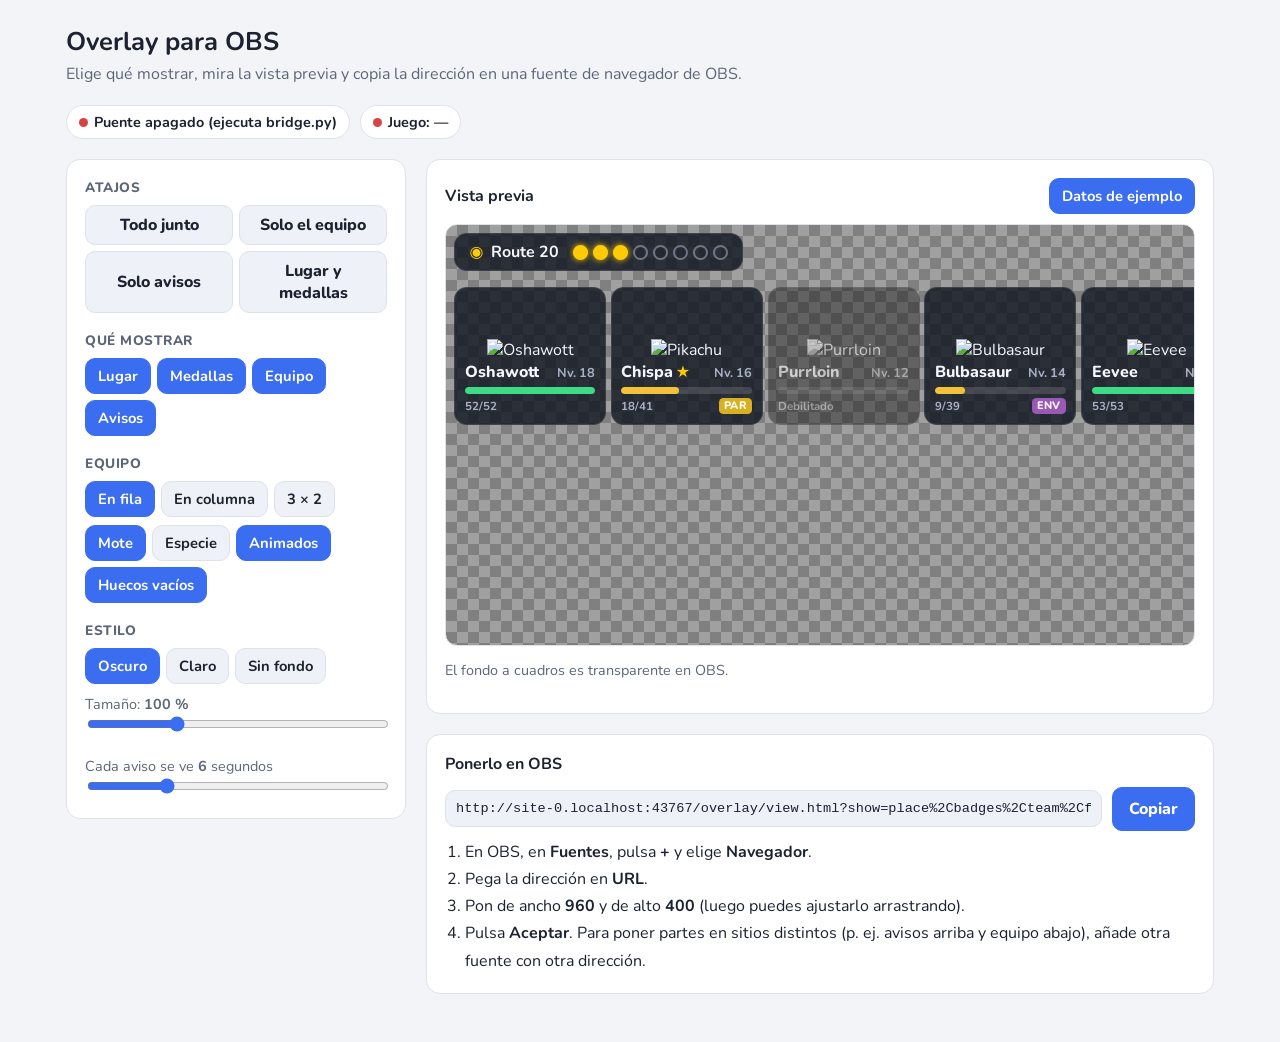
==== overlay/index.html @ ded3ba26 "Overlay de OBS servido por el puente en /overlay/ - overlay/: página de configuración (atajos, vista" ====
<!doctype html>
<html lang="es">
<head>
<meta charset="utf-8">
<meta name="viewport" content="width=device-width, initial-scale=1">
<title>Overlay para OBS</title>
<link rel="preconnect" href="https://fonts.googleapis.com">
<link href="https://fonts.googleapis.com/css2?family=Nunito:wght@600;700;800&display=swap" rel="stylesheet">
<style>
  [hidden] { display: none !important; }
  :root {
    --bg: #f3f4f8; --panel: #ffffff; --text: #1c2230; --muted: #5d6679; --line: #dfe2ea;
    --accent: #3b6df0; --accent-text: #ffffff; --ok: #1f9d55; --bad: #d64545; --chip: #eef1f8;
  }
  @media (prefers-color-scheme: dark) {
    :root { --bg: #11141c; --panel: #1a1f2b; --text: #eef1f7; --muted: #9aa3b8; --line: #2b3242;
            --accent: #6b93ff; --accent-text: #0d1220; --ok: #45c47a; --bad: #ef6b6b; --chip: #232a39; }
  }
  * { box-sizing: border-box; }
  body { margin: 0; background: var(--bg); color: var(--text); font-family: "Nunito", "Segoe UI", system-ui, sans-serif; }
  main { max-width: 1180px; margin: 0 auto; padding: 24px 16px 48px; }
  h1 { margin: 0 0 4px; font-size: 1.6rem; }
  .lead { margin: 0 0 20px; color: var(--muted); }
  .status { display: flex; gap: 10px; flex-wrap: wrap; margin-bottom: 20px; }
  .pill { background: var(--panel); border: 1px solid var(--line); border-radius: 999px; padding: 6px 12px; font-weight: 700; font-size: 0.9rem; }
  .pill .dot { display: inline-block; width: 9px; height: 9px; border-radius: 50%; margin-right: 6px; background: var(--muted); }
  .pill.ok .dot { background: var(--ok); } .pill.bad .dot { background: var(--bad); }
  .layout { display: grid; grid-template-columns: 340px 1fr; gap: 20px; align-items: start; }
  @media (max-width: 860px) { .layout { grid-template-columns: 1fr; } }
  .panel { background: var(--panel); border: 1px solid var(--line); border-radius: 14px; padding: 18px; }
  .panel h2 { font-size: 1rem; margin: 0 0 12px; }
  .group { margin-bottom: 18px; }
  .group:last-child { margin-bottom: 0; }
  .label { font-weight: 800; font-size: 0.85rem; color: var(--muted); text-transform: uppercase; letter-spacing: 0.04em; margin-bottom: 8px; }
  .chips { display: flex; flex-wrap: wrap; gap: 6px; }
  .chips label { cursor: pointer; }
  .chips input { position: absolute; opacity: 0; pointer-events: none; }
  .chips span { display: inline-block; padding: 7px 12px; border-radius: 10px; background: var(--chip); border: 1px solid var(--line); font-weight: 700; font-size: 0.92rem; }
  .chips input:checked + span { background: var(--accent); color: var(--accent-text); border-color: var(--accent); }
  .chips input:focus-visible + span { outline: 2px solid var(--accent); outline-offset: 2px; }
  input[type=range] { width: 100%; accent-color: var(--accent); }
  .presets { display: grid; grid-template-columns: 1fr 1fr; gap: 6px; }
  button { font: inherit; font-weight: 800; border-radius: 10px; border: 1px solid var(--line); background: var(--chip); color: var(--text); padding: 8px 10px; cursor: pointer; }
  button.primary { background: var(--accent); color: var(--accent-text); border-color: var(--accent); padding: 10px 16px; }
  .preview { border-radius: 12px; border: 1px solid var(--line); overflow: hidden; position: relative; min-height: 260px;
             background: repeating-conic-gradient(#808080 0 25%, #a0a0a0 0 50%) 0 0 / 22px 22px; }
  .preview iframe { width: 100%; height: 420px; border: 0; display: block; background: transparent; }
  .row { display: flex; gap: 10px; align-items: center; flex-wrap: wrap; }
  .url { flex: 1; min-width: 220px; font: 0.85rem ui-monospace, Consolas, monospace; padding: 10px; border-radius: 10px; border: 1px solid var(--line); background: var(--chip); color: var(--text); }
  ol { margin: 8px 0 0; padding-left: 20px; line-height: 1.7; }
  .hint { color: var(--muted); font-size: 0.9rem; }
  .copied { color: var(--ok); font-weight: 800; }
</style>
</head>
<body>
<main>
  <h1>Overlay para OBS</h1>
  <p class="lead">Elige qué mostrar, mira la vista previa y copia la dirección en una fuente de navegador de OBS.</p>

  <div class="status">
    <div class="pill" id="st-bridge"><span class="dot"></span>Puente</div>
    <div class="pill" id="st-game"><span class="dot"></span>Juego (BizHawk)</div>
  </div>

  <div class="layout">
    <form class="panel" id="form">
      <div class="group">
        <div class="label">Atajos</div>
        <div class="presets">
          <button type="button" data-preset="all">Todo junto</button>
          <button type="button" data-preset="team">Solo el equipo</button>
          <button type="button" data-preset="feed">Solo avisos</button>
          <button type="button" data-preset="top">Lugar y medallas</button>
        </div>
      </div>
      <div class="group">
        <div class="label">Qué mostrar</div>
        <div class="chips">
          <label><input type="checkbox" name="show" value="place" checked><span>Lugar</span></label>
          <label><input type="checkbox" name="show" value="badges" checked><span>Medallas</span></label>
          <label><input type="checkbox" name="show" value="team" checked><span>Equipo</span></label>
          <label><input type="checkbox" name="show" value="feed" checked><span>Avisos</span></label>
        </div>
      </div>
      <div class="group">
        <div class="label">Equipo</div>
        <div class="chips" style="margin-bottom:8px">
          <label><input type="radio" name="layout" value="row" checked><span>En fila</span></label>
          <label><input type="radio" name="layout" value="column"><span>En columna</span></label>
          <label><input type="radio" name="layout" value="grid"><span>3 × 2</span></label>
        </div>
        <div class="chips">
          <label><input type="radio" name="names" value="nickname" checked><span>Mote</span></label>
          <label><input type="radio" name="names" value="species"><span>Especie</span></label>
          <label><input type="checkbox" name="animated" checked><span>Animados</span></label>
          <label><input type="checkbox" name="empty" checked><span>Huecos vacíos</span></label>
        </div>
      </div>
      <div class="group">
        <div class="label">Estilo</div>
        <div class="chips" style="margin-bottom:10px">
          <label><input type="radio" name="theme" value="dark" checked><span>Oscuro</span></label>
          <label><input type="radio" name="theme" value="light"><span>Claro</span></label>
          <label><input type="radio" name="theme" value="clear"><span>Sin fondo</span></label>
        </div>
        <div class="hint">Tamaño: <b id="size-label">100 %</b></div>
        <input type="range" name="size" min="0.6" max="2" step="0.1" value="1">
      </div>
      <div class="group">
        <div class="hint">Cada aviso se ve <b id="feed-label">6</b> segundos</div>
        <input type="range" name="feedtime" min="3" max="15" step="1" value="6">
      </div>
    </form>

    <div>
      <div class="panel" style="margin-bottom:20px">
        <div class="row" style="justify-content:space-between;margin-bottom:10px">
          <h2 style="margin:0">Vista previa</h2>
          <div class="chips"><label><input type="checkbox" id="demo" checked><span>Datos de ejemplo</span></label></div>
        </div>
        <div class="preview"><iframe id="frame" title="Vista previa del overlay"></iframe></div>
        <p class="hint">El fondo a cuadros es transparente en OBS.</p>
      </div>

      <div class="panel">
        <h2>Ponerlo en OBS</h2>
        <div class="row">
          <input class="url" id="url" readonly aria-label="Dirección para OBS">
          <button type="button" class="primary" id="copy">Copiar</button>
          <span class="copied" id="copied" hidden>¡Copiada!</span>
        </div>
        <ol>
          <li>En OBS, en <b>Fuentes</b>, pulsa <b>+</b> y elige <b>Navegador</b>.</li>
          <li>Pega la dirección en <b>URL</b>.</li>
          <li>Pon de ancho <b id="w">1100</b> y de alto <b id="h">400</b> (luego puedes ajustarlo arrastrando).</li>
          <li>Pulsa <b>Aceptar</b>. Para poner partes en sitios distintos (p. ej. avisos arriba y equipo abajo), añade
              otra fuente con otra dirección.</li>
        </ol>
      </div>
    </div>
  </div>
</main>
<script src="common.js"></script>
<script>
"use strict";
const form = document.getElementById("form");
const frame = document.getElementById("frame");
const urlBox = document.getElementById("url");
const demoBox = document.getElementById("demo");
const PRESETS = {
  all: { show: ["place", "badges", "team", "feed"] }, team: { show: ["team"] },
  feed: { show: ["feed"] }, top: { show: ["place", "badges"] },
};

function options() {
  const f = new FormData(form);
  return {
    show: f.getAll("show").join(",") || "team", layout: f.get("layout"), names: f.get("names"), theme: f.get("theme"),
    animated: f.get("animated") ? "1" : "0", empty: f.get("empty") ? "1" : "0",
    size: f.get("size"), feedtime: f.get("feedtime"),
  };
}

function viewUrl(o, demo) {
  const q = new URLSearchParams({ ...o, token: TOKEN });
  if (demo) q.set("demo", "1");
  return `${location.origin}${location.pathname.replace(/[^/]*$/, "")}view.html?${q}`;
}

// Tamaño sugerido para la fuente de OBS, a partir de lo que se muestra
function suggestSize(o) {
  const s = Number(o.size), show = o.show.split(",");
  let w = 360, h = 20;
  if (show.includes("place") || show.includes("badges")) h += 50;
  if (show.includes("team")) {
    if (o.layout === "row") { w = Math.max(w, 6 * 160); h += 130; }
    else if (o.layout === "grid") { w = Math.max(w, 3 * 160); h += 260; }
    else { w = Math.max(w, 260); h += 6 * 72; }
  }
  if (show.includes("feed")) { w = Math.max(w, 420); h += 4 * 50; }
  return [Math.round(w * s / 10) * 10, Math.round(h * s / 10) * 10];
}

let last = "";
function update() {
  const o = options();
  document.getElementById("size-label").textContent = Math.round(o.size * 100) + " %";
  document.getElementById("feed-label").textContent = o.feedtime;
  urlBox.value = viewUrl(o, false);
  const [w, h] = suggestSize(o);
  document.getElementById("w").textContent = w;
  document.getElementById("h").textContent = h;
  const preview = viewUrl(o, demoBox.checked);
  if (preview !== last) { frame.src = preview; last = preview; }
  try { localStorage.setItem("overlay-options", JSON.stringify(o)); } catch (e) {}
}

function apply(o) {
  for (const input of form.elements) {
    if (!input.name || !(input.name in o)) continue;
    const v = String(o[input.name]);
    if (input.name === "show") input.checked = v.split(",").includes(input.value);
    else if (input.type === "radio") input.checked = input.value === v;
    else if (input.type === "checkbox") input.checked = v === "1";
    else input.value = v;
  }
}

try { const saved = JSON.parse(localStorage.getItem("overlay-options")); if (saved) apply(saved); } catch (e) {}
form.addEventListener("input", update);
demoBox.addEventListener("change", update);
document.querySelectorAll("[data-preset]").forEach(b => b.addEventListener("click", () => {
  apply({ show: PRESETS[b.dataset.preset].show.join(",") });
  update();
}));
document.getElementById("copy").addEventListener("click", async () => {
  try { await navigator.clipboard.writeText(urlBox.value); } catch (e) { urlBox.select(); document.execCommand("copy"); }
  const c = document.getElementById("copied"); c.hidden = false; setTimeout(() => c.hidden = true, 2000);
});

// Estado del puente y del juego
function setPill(id, ok, text) {
  const p = document.getElementById(id);
  p.className = "pill " + (ok ? "ok" : "bad");
  p.lastChild.textContent = text;
}
async function poll(retried) {
  try {
    const r = await fetch("/state", { headers: { "X-Token": TOKEN } });
    if (r.status === 401) {
      if (!retried && await ensureToken().catch(() => false)) { update(); return poll(true); }
      setPill("st-bridge", false, "Puente: token incorrecto (abre esta página en la computadora del puente)"); setPill("st-game", false, "Juego: —"); return; }
    const s = await r.json();
    setPill("st-bridge", true, "Puente conectado");
    setPill("st-game", s.connected, s.connected ? `Juego conectado${s.location ? " · " + s.location.name : ""}` : "Juego sin conectar (abre connector.lua en BizHawk)");
  } catch (e) {
    setPill("st-bridge", false, "Puente apagado (ejecuta bridge.py)");
    setPill("st-game", false, "Juego: —");
  }
}
update();
poll(); setInterval(poll, 3000);
</script>
</body>
</html>
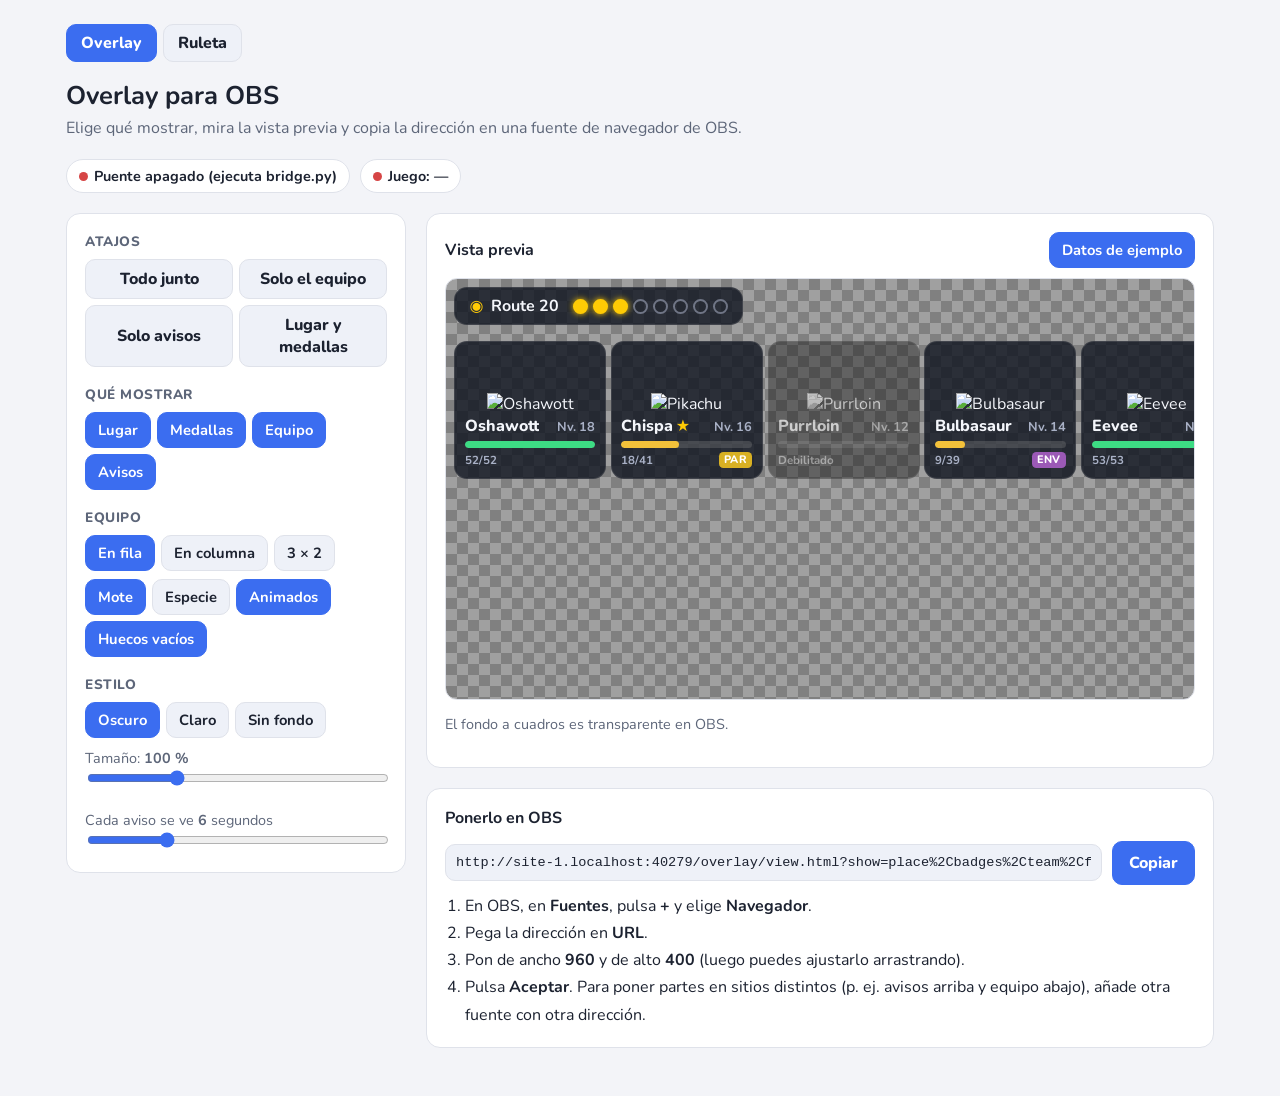
==== commit eb634953: "Ruleta (MVP): premios configurables que se aplican en el juego - effects.py: catálogo de efectos con" ====
--- a/overlay/index.html
+++ b/overlay/index.html
@@ -6,54 +6,11 @@
 <title>Overlay para OBS</title>
 <link rel="preconnect" href="https://fonts.googleapis.com">
 <link href="https://fonts.googleapis.com/css2?family=Nunito:wght@600;700;800&display=swap" rel="stylesheet">
-<style>
-  [hidden] { display: none !important; }
-  :root {
-    --bg: #f3f4f8; --panel: #ffffff; --text: #1c2230; --muted: #5d6679; --line: #dfe2ea;
-    --accent: #3b6df0; --accent-text: #ffffff; --ok: #1f9d55; --bad: #d64545; --chip: #eef1f8;
-  }
-  @media (prefers-color-scheme: dark) {
-    :root { --bg: #11141c; --panel: #1a1f2b; --text: #eef1f7; --muted: #9aa3b8; --line: #2b3242;
-            --accent: #6b93ff; --accent-text: #0d1220; --ok: #45c47a; --bad: #ef6b6b; --chip: #232a39; }
-  }
-  * { box-sizing: border-box; }
-  body { margin: 0; background: var(--bg); color: var(--text); font-family: "Nunito", "Segoe UI", system-ui, sans-serif; }
-  main { max-width: 1180px; margin: 0 auto; padding: 24px 16px 48px; }
-  h1 { margin: 0 0 4px; font-size: 1.6rem; }
-  .lead { margin: 0 0 20px; color: var(--muted); }
-  .status { display: flex; gap: 10px; flex-wrap: wrap; margin-bottom: 20px; }
-  .pill { background: var(--panel); border: 1px solid var(--line); border-radius: 999px; padding: 6px 12px; font-weight: 700; font-size: 0.9rem; }
-  .pill .dot { display: inline-block; width: 9px; height: 9px; border-radius: 50%; margin-right: 6px; background: var(--muted); }
-  .pill.ok .dot { background: var(--ok); } .pill.bad .dot { background: var(--bad); }
-  .layout { display: grid; grid-template-columns: 340px 1fr; gap: 20px; align-items: start; }
-  @media (max-width: 860px) { .layout { grid-template-columns: 1fr; } }
-  .panel { background: var(--panel); border: 1px solid var(--line); border-radius: 14px; padding: 18px; }
-  .panel h2 { font-size: 1rem; margin: 0 0 12px; }
-  .group { margin-bottom: 18px; }
-  .group:last-child { margin-bottom: 0; }
-  .label { font-weight: 800; font-size: 0.85rem; color: var(--muted); text-transform: uppercase; letter-spacing: 0.04em; margin-bottom: 8px; }
-  .chips { display: flex; flex-wrap: wrap; gap: 6px; }
-  .chips label { cursor: pointer; }
-  .chips input { position: absolute; opacity: 0; pointer-events: none; }
-  .chips span { display: inline-block; padding: 7px 12px; border-radius: 10px; background: var(--chip); border: 1px solid var(--line); font-weight: 700; font-size: 0.92rem; }
-  .chips input:checked + span { background: var(--accent); color: var(--accent-text); border-color: var(--accent); }
-  .chips input:focus-visible + span { outline: 2px solid var(--accent); outline-offset: 2px; }
-  input[type=range] { width: 100%; accent-color: var(--accent); }
-  .presets { display: grid; grid-template-columns: 1fr 1fr; gap: 6px; }
-  button { font: inherit; font-weight: 800; border-radius: 10px; border: 1px solid var(--line); background: var(--chip); color: var(--text); padding: 8px 10px; cursor: pointer; }
-  button.primary { background: var(--accent); color: var(--accent-text); border-color: var(--accent); padding: 10px 16px; }
-  .preview { border-radius: 12px; border: 1px solid var(--line); overflow: hidden; position: relative; min-height: 260px;
-             background: repeating-conic-gradient(#808080 0 25%, #a0a0a0 0 50%) 0 0 / 22px 22px; }
-  .preview iframe { width: 100%; height: 420px; border: 0; display: block; background: transparent; }
-  .row { display: flex; gap: 10px; align-items: center; flex-wrap: wrap; }
-  .url { flex: 1; min-width: 220px; font: 0.85rem ui-monospace, Consolas, monospace; padding: 10px; border-radius: 10px; border: 1px solid var(--line); background: var(--chip); color: var(--text); }
-  ol { margin: 8px 0 0; padding-left: 20px; line-height: 1.7; }
-  .hint { color: var(--muted); font-size: 0.9rem; }
-  .copied { color: var(--ok); font-weight: 800; }
-</style>
+<link rel="stylesheet" href="admin.css">
 </head>
 <body>
 <main>
+  <nav><a href="index.html" aria-current="page">Overlay</a><a href="ruleta.html">Ruleta</a></nav>
   <h1>Overlay para OBS</h1>
   <p class="lead">Elige qué mostrar, mira la vista previa y copia la dirección en una fuente de navegador de OBS.</p>
 
@@ -141,6 +98,7 @@
   </div>
 </main>
 <script src="common.js"></script>
+<script src="admin.js"></script>
 <script>
 "use strict";
 const form = document.getElementById("form");
@@ -213,33 +171,10 @@
   apply({ show: PRESETS[b.dataset.preset].show.join(",") });
   update();
 }));
-document.getElementById("copy").addEventListener("click", async () => {
-  try { await navigator.clipboard.writeText(urlBox.value); } catch (e) { urlBox.select(); document.execCommand("copy"); }
-  const c = document.getElementById("copied"); c.hidden = false; setTimeout(() => c.hidden = true, 2000);
-});
+copyButton("copy", "url", "copied");
 
-// Estado del puente y del juego
-function setPill(id, ok, text) {
-  const p = document.getElementById(id);
-  p.className = "pill " + (ok ? "ok" : "bad");
-  p.lastChild.textContent = text;
-}
-async function poll(retried) {
-  try {
-    const r = await fetch("/state", { headers: { "X-Token": TOKEN } });
-    if (r.status === 401) {
-      if (!retried && await ensureToken().catch(() => false)) { update(); return poll(true); }
-      setPill("st-bridge", false, "Puente: token incorrecto (abre esta página en la computadora del puente)"); setPill("st-game", false, "Juego: —"); return; }
-    const s = await r.json();
-    setPill("st-bridge", true, "Puente conectado");
-    setPill("st-game", s.connected, s.connected ? `Juego conectado${s.location ? " · " + s.location.name : ""}` : "Juego sin conectar (abre connector.lua en BizHawk)");
-  } catch (e) {
-    setPill("st-bridge", false, "Puente apagado (ejecuta bridge.py)");
-    setPill("st-game", false, "Juego: —");
-  }
-}
 update();
-poll(); setInterval(poll, 3000);
+watchStatus(update);
 </script>
 </body>
 </html>
--- a/overlay/admin.css
+++ b/overlay/admin.css
@@ -0,0 +1,47 @@
+/* Páginas de configuración (overlay y ruleta) */
+[hidden] { display: none !important; }
+:root {
+  --bg: #f3f4f8; --panel: #ffffff; --text: #1c2230; --muted: #5d6679; --line: #dfe2ea;
+  --accent: #3b6df0; --accent-text: #ffffff; --ok: #1f9d55; --bad: #d64545; --chip: #eef1f8;
+}
+@media (prefers-color-scheme: dark) {
+  :root { --bg: #11141c; --panel: #1a1f2b; --text: #eef1f7; --muted: #9aa3b8; --line: #2b3242;
+          --accent: #6b93ff; --accent-text: #0d1220; --ok: #45c47a; --bad: #ef6b6b; --chip: #232a39; }
+}
+* { box-sizing: border-box; }
+body { margin: 0; background: var(--bg); color: var(--text); font-family: "Nunito", "Segoe UI", system-ui, sans-serif; }
+main { max-width: 1180px; margin: 0 auto; padding: 24px 16px 48px; }
+h1 { margin: 0 0 4px; font-size: 1.6rem; }
+.lead { margin: 0 0 20px; color: var(--muted); }
+.status { display: flex; gap: 10px; flex-wrap: wrap; margin-bottom: 20px; }
+.pill { background: var(--panel); border: 1px solid var(--line); border-radius: 999px; padding: 6px 12px; font-weight: 700; font-size: 0.9rem; }
+.pill .dot { display: inline-block; width: 9px; height: 9px; border-radius: 50%; margin-right: 6px; background: var(--muted); }
+.pill.ok .dot { background: var(--ok); } .pill.bad .dot { background: var(--bad); }
+.layout { display: grid; grid-template-columns: 340px 1fr; gap: 20px; align-items: start; }
+@media (max-width: 860px) { .layout { grid-template-columns: 1fr; } }
+.panel { background: var(--panel); border: 1px solid var(--line); border-radius: 14px; padding: 18px; }
+.panel h2 { font-size: 1rem; margin: 0 0 12px; }
+.group { margin-bottom: 18px; }
+.group:last-child { margin-bottom: 0; }
+.label { font-weight: 800; font-size: 0.85rem; color: var(--muted); text-transform: uppercase; letter-spacing: 0.04em; margin-bottom: 8px; }
+.chips { display: flex; flex-wrap: wrap; gap: 6px; }
+.chips label { cursor: pointer; }
+.chips input { position: absolute; opacity: 0; pointer-events: none; }
+.chips span { display: inline-block; padding: 7px 12px; border-radius: 10px; background: var(--chip); border: 1px solid var(--line); font-weight: 700; font-size: 0.92rem; }
+.chips input:checked + span { background: var(--accent); color: var(--accent-text); border-color: var(--accent); }
+.chips input:focus-visible + span { outline: 2px solid var(--accent); outline-offset: 2px; }
+input[type=range] { width: 100%; accent-color: var(--accent); }
+.presets { display: grid; grid-template-columns: 1fr 1fr; gap: 6px; }
+button { font: inherit; font-weight: 800; border-radius: 10px; border: 1px solid var(--line); background: var(--chip); color: var(--text); padding: 8px 10px; cursor: pointer; }
+button.primary { background: var(--accent); color: var(--accent-text); border-color: var(--accent); padding: 10px 16px; }
+.preview { border-radius: 12px; border: 1px solid var(--line); overflow: hidden; position: relative; min-height: 260px;
+           background: repeating-conic-gradient(#808080 0 25%, #a0a0a0 0 50%) 0 0 / 22px 22px; }
+.preview iframe { width: 100%; height: 420px; border: 0; display: block; background: transparent; }
+.row { display: flex; gap: 10px; align-items: center; flex-wrap: wrap; }
+.url { flex: 1; min-width: 220px; font: 0.85rem ui-monospace, Consolas, monospace; padding: 10px; border-radius: 10px; border: 1px solid var(--line); background: var(--chip); color: var(--text); }
+ol { margin: 8px 0 0; padding-left: 20px; line-height: 1.7; }
+.hint { color: var(--muted); font-size: 0.9rem; }
+.copied { color: var(--ok); font-weight: 800; }
+nav { display: flex; gap: 6px; margin-bottom: 16px; }
+nav a { text-decoration: none; color: var(--text); font-weight: 800; padding: 7px 14px; border-radius: 10px; background: var(--chip); border: 1px solid var(--line); }
+nav a[aria-current] { background: var(--accent); color: var(--accent-text); border-color: var(--accent); }
